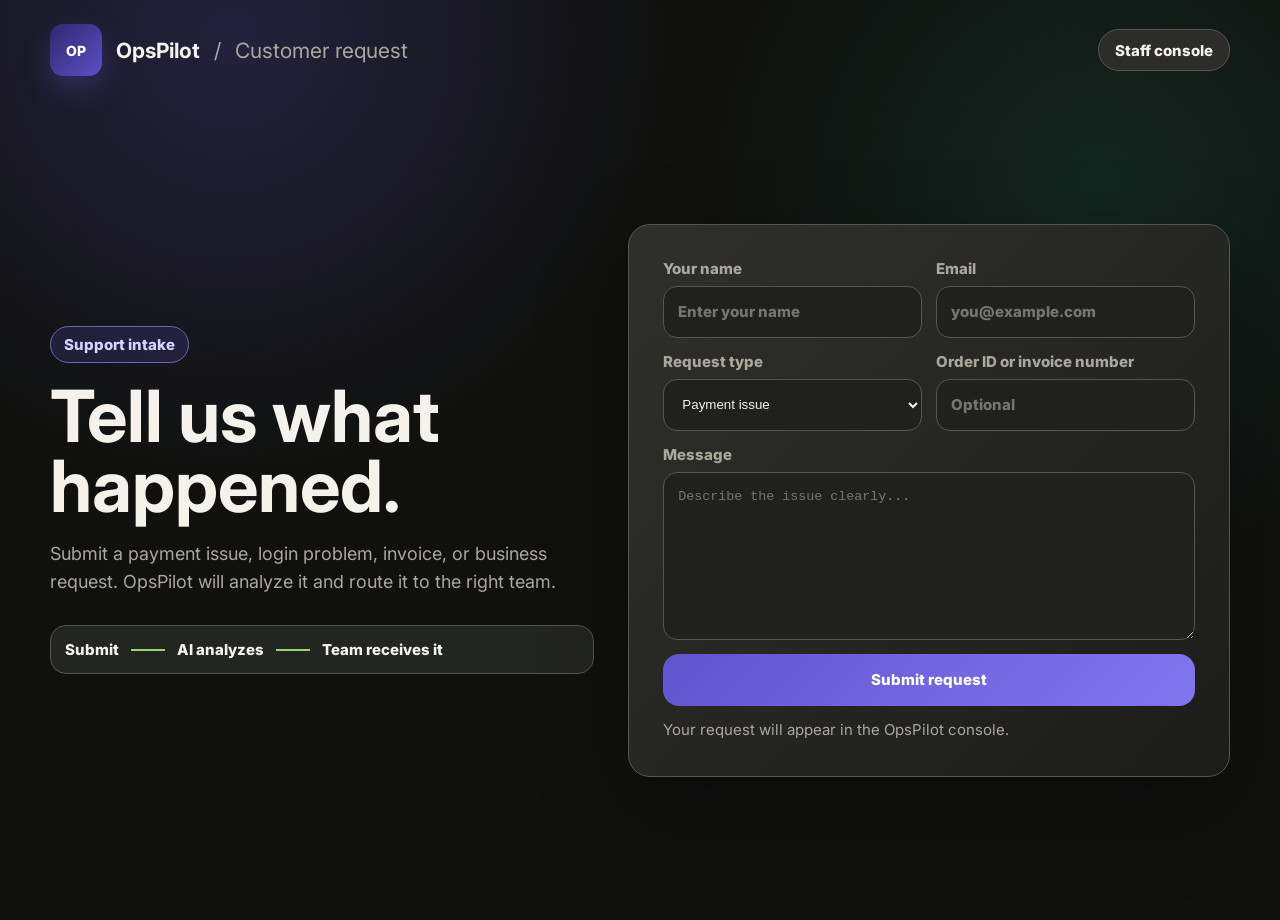
==== frontend/customer.html @ 470ad349 "Add customer request portal" ====
<!doctype html>
<html lang="en">
  <head>
    <meta charset="UTF-8" />
    <meta name="viewport" content="width=device-width, initial-scale=1.0" />
    <title>Submit Request | OpsPilot</title>
    <link rel="preconnect" href="https://fonts.googleapis.com" />
    <link rel="preconnect" href="https://fonts.gstatic.com" crossorigin />
    <link href="https://fonts.googleapis.com/css2?family=Inter:wght@400;500;600;700;800&display=swap" rel="stylesheet" />
    <link rel="stylesheet" href="styles.css" />
  </head>

  <body>
    <main class="customer-shell">
      <header class="customer-topbar">
        <a class="brand-mini" href="index.html">
          <div class="logo-mark small">OP</div>
          <strong>OpsPilot</strong>
          <span>/</span>
          <span>Customer request</span>
        </a>

        <a class="icon-button" href="index.html">Staff console</a>
      </header>

      <section class="customer-layout">
        <div class="customer-copy">
          <span class="eyebrow">Support intake</span>
          <h1>Tell us what happened.</h1>
          <p>
            Submit a payment issue, login problem, invoice, or business request. OpsPilot will analyze it and route it to the right team.
          </p>

          <div class="flow-strip">
            <span>Submit</span>
            <i></i>
            <span>AI analyzes</span>
            <i></i>
            <span>Team receives it</span>
          </div>
        </div>

        <form class="customer-form" id="customerForm">
          <label>
            <span>Your name</span>
            <input name="customer_name" type="text" placeholder="Enter your name" required />
          </label>

          <label>
            <span>Email</span>
            <input name="email" type="email" placeholder="you@example.com" required />
          </label>

          <label>
            <span>Request type</span>
            <select name="request_type">
              <option value="Payment issue">Payment issue</option>
              <option value="Login problem">Login problem</option>
              <option value="Invoice">Invoice</option>
              <option value="General request">General request</option>
            </select>
          </label>

          <label>
            <span>Order ID or invoice number</span>
            <input name="reference" type="text" placeholder="Optional" />
          </label>

          <label class="full-field">
            <span>Message</span>
            <textarea name="message" placeholder="Describe the issue clearly..." required></textarea>
          </label>

          <button class="primary-action" type="submit" id="customerSubmit">Submit request</button>
          <p class="form-note" id="customerMessage">Your request will appear in the OpsPilot console.</p>
        </form>
      </section>
    </main>

    <script src="customer.js?v=customer-intake-1"></script>
  </body>
</html>
---- frontend/styles.css ----
:root {
  color-scheme: dark;
  --bg: #10110f;
  --panel: #2c2d2a;
  --panel-soft: #343531;
  --ink: #f4f2ea;
  --muted: #aaa79d;
  --line: #555650;
  --purple: #6254ce;
  --purple-deep: #2b256d;
  --green: #9bd86b;
  --teal: #1fa480;
  --orange: #cf552a;
  --blue: #4995d8;
}

* { box-sizing: border-box; }

body {
  margin: 0;
  min-height: 100vh;
  font-family: Inter, system-ui, -apple-system, BlinkMacSystemFont, "Segoe UI", sans-serif;
  background:
    radial-gradient(circle at 18% 4%, rgba(98, 84, 206, .24), transparent 27rem),
    radial-gradient(circle at 86% 20%, rgba(31, 164, 128, .14), transparent 24rem),
    var(--bg);
  color: var(--ink);
  font-size: 15px;
}

button, input { font: inherit; }
button { cursor: pointer; }
a { color: inherit; text-decoration: none; }

.app-shell {
  width: min(1470px, calc(100% - 28px));
  margin: 0 auto;
  padding: 24px 0 28px;
}

.hidden { display: none !important; }

.console-screen { position: relative; }

.auth-screen {
  min-height: calc(100vh - 52px);
  display: grid;
  place-items: center;
}

.orbital-card {
  position: relative;
  width: min(960px, 100%);
  min-height: 620px;
  display: grid;
  align-content: center;
  gap: 22px;
  overflow: hidden;
  padding: clamp(28px, 7vw, 82px);
  border: 1px solid var(--line);
  border-radius: 26px;
  background: linear-gradient(135deg, rgba(48, 49, 45, .96), rgba(25, 26, 24, .97));
  box-shadow: 0 30px 90px rgba(0,0,0,.38);
}

.brand-row, .brand-mini, .top-actions, .quick-row, .section-heading, .legend, .filters, .utility-head, .output-heading {
  display: flex;
  align-items: center;
}

.brand-row { gap: 18px; position: relative; z-index: 1; }
.brand-row h1 { margin: 0; font-size: clamp(34px, 5vw, 54px); letter-spacing: 0; }
.brand-row p { margin: 6px 0 0; color: var(--muted); font-size: 16px; }

.logo-mark {
  display: grid;
  place-items: center;
  width: 62px;
  height: 62px;
  border-radius: 16px;
  background: linear-gradient(135deg, #302771, #5c50c5);
  color: white;
  font-weight: 800;
  box-shadow: 0 12px 30px rgba(98,84,206,.32);
}

.logo-mark.small { width: 52px; height: 52px; border-radius: 13px; font-size: 14px; }

.auth-tabs {
  position: relative;
  z-index: 1;
  width: min(430px, 100%);
  display: grid;
  grid-template-columns: 1fr 1fr;
  padding: 5px;
  border: 1px solid var(--line);
  border-radius: 18px;
  background: rgba(17,18,16,.7);
}

.auth-tabs button, .filters button, .quick-row button, .icon-button {
  border: 0;
  color: var(--muted);
  background: transparent;
}

.auth-tabs button {
  min-height: 46px;
  border-radius: 13px;
  font-weight: 800;
}

.auth-tabs button.active, .filters button.active {
  background: #20211e;
  color: var(--ink);
}

.auth-form {
  position: relative;
  z-index: 1;
  width: min(430px, 100%);
  display: grid;
  gap: 14px;
}

.auth-form label { display: grid; gap: 8px; color: var(--muted); font-weight: 700; }
.auth-form input, .command-bar input {
  width: 100%;
  border: 1px solid var(--line);
  border-radius: 16px;
  background: #20211e;
  color: var(--ink);
  outline: 0;
}

.auth-form input { height: 54px; padding: 0 16px; }
.auth-form input:focus, .command-bar:focus-within { border-color: #a79cff; box-shadow: 0 0 0 4px rgba(98,84,206,.2); }

.primary-action, .ghost-action, .ghost-link, .command-bar button {
  display: grid;
  place-items: center;
  min-height: 52px;
  border: 0;
  border-radius: 16px;
  color: white;
  font-weight: 800;
  background: linear-gradient(135deg, var(--purple), #8276ee);
}

.ghost-action, .ghost-link {
  color: var(--ink);
  background: rgba(244,242,234,.08);
  border: 1px solid var(--line);
}

.form-note { min-height: 22px; margin: 0; color: var(--muted); }

.topbar {
  position: relative;
  z-index: 20;
  display: flex;
  justify-content: space-between;
  gap: 20px;
  align-items: center;
  margin-bottom: 24px;
}

.brand-mini { gap: 14px; font-size: 21px; }
.brand-mini span { color: var(--muted); }
.top-actions { gap: 12px; }

.model-pill, .icon-button {
  min-height: 42px;
  border: 0;
  border-radius: 24px;
  font-weight: 800;
}

.model-pill {
  display: flex;
  gap: 9px;
  align-items: center;
  padding: 0 18px;
  color: #223b14;
  background: #edf8e6;
}

.model-pill span {
  width: 12px;
  height: 12px;
  border-radius: 50%;
  background: #6aa72a;
}

.icon-button {
  display: inline-flex;
  align-items: center;
  justify-content: center;
  padding: 0 16px;
  border: 1px solid var(--line);
  color: var(--ink);
  background: var(--panel);
}

.icon-button.active, .icon-button:hover {
  border-color: #a79cff;
  background: #353341;
}

.utility-panel {
  position: absolute;
  top: 72px;
  right: 0;
  z-index: 10;
  width: min(420px, calc(100vw - 32px));
  padding: 16px;
  border: 1px solid var(--line);
  border-radius: 16px;
  background: #252622;
  box-shadow: 0 22px 70px rgba(0,0,0,.42);
}

.utility-head {
  justify-content: space-between;
  gap: 14px;
  margin-bottom: 16px;
}

.utility-head h2 {
  margin: 0;
  font-size: 18px;
}

.panel-close {
  min-height: 36px;
  padding: 0 13px;
  border: 1px solid var(--line);
  border-radius: 999px;
  color: var(--ink);
  background: #20211e;
}

.utility-body {
  display: grid;
  gap: 14px;
}

.utility-grid {
  display: grid;
  grid-template-columns: repeat(3, 1fr);
  gap: 14px;
}

.utility-tile {
  min-height: 94px;
  padding: 16px;
  border: 1px solid #484943;
  border-radius: 12px;
  background: #20211e;
}

.utility-tile span, .utility-row span {
  display: block;
  color: var(--muted);
  font-size: 13px;
  margin-bottom: 7px;
}

.utility-tile strong {
  font-size: 18px;
}

.utility-list {
  display: grid;
  gap: 8px;
}

.utility-row {
  display: grid;
  grid-template-columns: 76px 1fr 72px;
  align-items: center;
  gap: 12px;
  min-height: 44px;
  padding: 10px 12px;
  border: 1px solid #484943;
  border-radius: 10px;
  background: #20211e;
}

.mini-action {
  min-height: 34px;
  border: 1px solid var(--line);
  border-radius: 999px;
  color: var(--ink);
  background: #2f302c;
}

.settings-form {
  display: grid;
  grid-template-columns: 1fr 180px auto;
  gap: 12px;
  align-items: end;
}

.settings-form label {
  display: grid;
  gap: 7px;
  color: var(--muted);
  font-weight: 700;
}

.settings-form input, .settings-form select {
  min-height: 42px;
  border: 1px solid var(--line);
  border-radius: 12px;
  padding: 0 12px;
  color: var(--ink);
  background: #20211e;
}

.settings-form button {
  min-height: 42px;
  border: 0;
  border-radius: 12px;
  padding: 0 16px;
  color: white;
  font-weight: 800;
  background: var(--purple);
}

.command-wrap { display: grid; gap: 12px; margin-bottom: 24px; }

.command-bar {
  display: grid;
  grid-template-columns: auto 1fr auto;
  align-items: center;
  gap: 14px;
  min-height: 76px;
  padding: 0 12px 0 24px;
  border: 1px solid var(--line);
  border-radius: 20px;
  background: var(--panel);
  transition: .2s ease;
}

.command-bar.dragging { transform: translateY(-2px); border-color: var(--green); }
.search-icon { color: var(--muted); font-size: 34px; }
.command-bar input { border: 0; background: transparent; font-size: 18px; }
.command-bar button { min-width: 112px; }

.quick-row { gap: 10px; flex-wrap: wrap; }
.quick-row button {
  min-height: 38px;
  padding: 0 14px;
  border: 1px solid var(--line);
  border-radius: 999px;
  background: rgba(244,242,234,.06);
}

.live-panel, .workload-card, .activity-card, .metrics-grid article {
  border: 1px solid var(--line);
  background: var(--panel);
  box-shadow: inset 0 1px rgba(255,255,255,.04);
}

.live-panel {
  overflow: hidden;
  border-color: #a79cff;
  border-radius: 20px;
  margin-bottom: 24px;
}

.panel-status {
  display: flex;
  justify-content: space-between;
  gap: 16px;
  align-items: center;
  padding: 18px 28px;
  background: var(--purple-deep);
}

.live-dot {
  display: inline-block;
  width: 13px;
  height: 13px;
  margin-right: 12px;
  border-radius: 50%;
  background: var(--green);
  box-shadow: 0 0 0 0 rgba(155,216,107,.8);
  animation: pulse 1.5s infinite;
}

@keyframes pulse {
  70% { box-shadow: 0 0 0 12px rgba(155,216,107,0); }
}

.panel-status code { color: #aaa1e5; font-size: 18px; font-weight: 800; }
.message-row { display: grid; grid-template-columns: 58px 1fr; gap: 18px; padding: 30px 32px; }
.person-badge {
  display: grid;
  place-items: center;
  width: 56px;
  height: 56px;
  border-radius: 50%;
  background: #faece8;
  color: #723b2c;
  font-weight: 800;
}

.message-copy span { color: var(--muted); margin-left: 10px; }
.message-copy p {
  margin: 10px 0 0;
  padding: 18px 20px;
  border-radius: 16px;
  background: #22231f;
  font-size: 18px;
  line-height: 1.5;
}

.agent-grid {
  display: grid;
  grid-template-columns: 1.15fr 1fr;
  gap: 24px;
  padding: 0 32px 30px;
}

.reason-card, .output-card, .ai-insight-card {
  min-height: 270px;
  border-radius: 16px;
  padding: 28px;
}

.reason-card { background: #242520; }
.reason-card h2, .output-card h2, .ai-insight-card h2, .section-heading h2 {
  margin: 0;
  font-size: 17px;
  text-transform: none;
}

.reason-card h2, .output-card h2, .ai-insight-card h2 {
  margin-bottom: 22px;
  color: #cbc8bf;
  text-transform: uppercase;
  letter-spacing: 0;
}

.reason-card ul { list-style: none; display: grid; gap: 16px; padding: 0; margin: 0; }
.reason-card li {
  display: grid;
  grid-template-columns: 28px 1fr auto;
  align-items: center;
  gap: 16px;
  min-height: 36px;
  color: var(--muted);
  font-size: 16px;
}

.reason-card li.done { color: var(--ink); }
.reason-card li.active {
  padding: 9px 12px;
  margin-left: -12px;
  border-radius: 10px;
  color: #6b61c6;
  background: #ededff;
}

.reason-card i {
  width: 24px;
  height: 24px;
  border: 2px solid #666762;
  border-radius: 50%;
}

.reason-card li.done i { border: 0; border-radius: 0; }
.reason-card li.done i::before { content: "✓"; color: var(--teal); font-size: 28px; }
.reason-card li.active i { border: 0; background: var(--purple); }
.reason-card small { color: var(--muted); }

.output-card {
  background: var(--purple-deep);
}

.ai-insight-card {
  grid-column: 1 / -1;
  min-height: 0;
  display: grid;
  grid-template-columns: 1fr 1fr;
  gap: 22px;
  background: #20211e;
}

.output-heading {
  justify-content: space-between;
  gap: 18px;
  margin-bottom: 22px;
}

.output-card .output-heading h2 {
  margin-bottom: 0;
}

.confidence-ring {
  position: relative;
  flex: 0 0 auto;
  width: 70px;
  height: 70px;
  display: grid;
  place-items: center;
  border-radius: 50%;
  background: conic-gradient(var(--green) 0 352deg, rgba(255,255,255,.18) 352deg);
}

.confidence-ring::after {
  content: "";
  position: absolute;
  inset: 7px;
  border-radius: 50%;
  background: var(--purple-deep);
}

.confidence-ring span {
  position: relative;
  z-index: 1;
  color: var(--green);
  font-weight: 800;
}

.output-card dl {
  display: grid;
  grid-template-columns: minmax(86px, 120px) minmax(0, 1fr);
  gap: 13px;
  margin: 0;
  font-size: 16px;
}

.output-card dt { color: #bdb5df; }
.output-card dd { margin: 0; justify-self: end; max-width: 100%; font-weight: 800; text-align: right; overflow-wrap: anywhere; }
#outType { padding: 8px 16px; border-radius: 999px; background: #6657d6; }
#outPriority { padding: 8px 16px; border-radius: 999px; background: var(--orange); }
#outTeam { color: var(--green); }

.ai-insight-card ul {
  display: grid;
  gap: 10px;
  margin: 0;
  padding: 0;
  list-style: none;
}

.ai-insight-card li, .ai-insight-card p {
  margin: 0;
  color: var(--ink);
  line-height: 1.45;
}

.ai-insight-card li {
  position: relative;
  padding-left: 20px;
}

.ai-insight-card li::before {
  content: "";
  position: absolute;
  top: .7em;
  left: 0;
  width: 8px;
  height: 8px;
  border-radius: 50%;
  background: var(--green);
}

.metrics-grid {
  display: grid;
  grid-template-columns: repeat(4, 1fr);
  gap: 20px;
  margin-bottom: 24px;
}

.metrics-grid article {
  position: relative;
  min-height: 132px;
  overflow: hidden;
  border-radius: 18px;
  padding: 20px;
}

.metrics-grid span, .metrics-grid small { display: block; color: var(--muted); }
.metrics-grid strong { display: block; margin: 8px 0; font-size: 28px; }
.metrics-grid small { color: #4d9d26; font-weight: 800; }
.metrics-grid canvas { position: absolute; right: 20px; bottom: 34px; width: 118px; height: 42px; }

.workload-card, .activity-card { border-radius: 18px; padding: 28px; margin-bottom: 24px; }
.section-heading { justify-content: space-between; gap: 16px; margin-bottom: 24px; }
.section-heading span { color: var(--muted); }

.workload-bar {
  display: flex;
  overflow: hidden;
  height: 16px;
  border-radius: 999px;
  background: #20211e;
}

.workload-bar span { width: var(--w); background: var(--c); }
.legend { justify-content: space-between; gap: 18px; flex-wrap: wrap; margin-top: 24px; color: var(--muted); font-size: 16px; }
.legend span { display: flex; align-items: center; gap: 10px; }
.legend i { width: 16px; height: 16px; border-radius: 5px; background: var(--c); }
.legend b { margin-left: 70px; color: var(--ink); }

.filters { gap: 12px; }
.filters button {
  min-height: 40px;
  padding: 0 18px;
  border-radius: 999px;
  font-weight: 800;
}

.activity-list { display: grid; }
.empty-state {
  min-height: 58px;
  display: grid;
  align-items: center;
  color: var(--muted);
  border: 1px dashed #4a4b45;
  border-radius: 12px;
  padding: 0 16px;
}

.activity-item {
  display: grid;
  grid-template-columns: 16px 72px minmax(220px, 1fr) 118px 86px 58px;
  align-items: center;
  gap: 16px;
  min-height: 60px;
  border-bottom: 1px solid #4a4b45;
  font-size: 16px;
}

.activity-item:last-child { border-bottom: 0; }
.activity-dot { width: 12px; height: 12px; border-radius: 50%; background: var(--green); }
.activity-dot.ticket { background: var(--purple); }
.activity-id, .activity-time { color: var(--muted); }
.tag {
  justify-self: start;
  padding: 7px 14px;
  border-radius: 999px;
  background: #e8e6ff;
  color: #2d2864;
  font-weight: 800;
}
.tag.invoice { background: #def4ee; color: #0d4c3d; }
.tag.general { background: #e6f2ff; color: #113a5b; }
.priority-high { color: var(--orange); font-weight: 800; }

.customer-shell {
  width: min(1180px, calc(100% - 28px));
  margin: 0 auto;
  padding: 24px 0 34px;
}

.customer-topbar {
  display: flex;
  align-items: center;
  justify-content: space-between;
  gap: 18px;
  margin-bottom: 38px;
}

.customer-layout {
  min-height: calc(100vh - 128px);
  display: grid;
  grid-template-columns: .95fr 1.05fr;
  align-items: center;
  gap: 34px;
}

.customer-copy {
  display: grid;
  gap: 18px;
}

.eyebrow {
  width: max-content;
  padding: 8px 13px;
  border: 1px solid #6d66b8;
  border-radius: 999px;
  color: #d8d2ff;
  background: rgba(98,84,206,.18);
  font-weight: 800;
}

.customer-copy h1 {
  max-width: 640px;
  margin: 0;
  font-size: clamp(42px, 6vw, 72px);
  line-height: .98;
}

.customer-copy p {
  max-width: 560px;
  margin: 0;
  color: var(--muted);
  font-size: 18px;
  line-height: 1.55;
}

.flow-strip {
  width: min(560px, 100%);
  display: flex;
  align-items: center;
  gap: 12px;
  flex-wrap: wrap;
  margin-top: 12px;
  padding: 14px;
  border: 1px solid var(--line);
  border-radius: 16px;
  background: rgba(44,45,42,.72);
}

.flow-strip span {
  color: var(--ink);
  font-weight: 800;
}

.flow-strip i {
  width: 34px;
  height: 2px;
  background: var(--green);
}

.customer-form {
  display: grid;
  grid-template-columns: 1fr 1fr;
  gap: 14px;
  padding: clamp(22px, 4vw, 34px);
  border: 1px solid var(--line);
  border-radius: 22px;
  background: linear-gradient(135deg, rgba(48, 49, 45, .96), rgba(28, 29, 26, .98));
  box-shadow: 0 30px 90px rgba(0,0,0,.32);
}

.customer-form label {
  display: grid;
  gap: 8px;
  color: var(--muted);
  font-weight: 800;
}

.customer-form input, .customer-form select, .customer-form textarea {
  width: 100%;
  border: 1px solid var(--line);
  border-radius: 14px;
  background: #20211e;
  color: var(--ink);
  outline: 0;
}

.customer-form input, .customer-form select {
  min-height: 52px;
  padding: 0 14px;
}

.customer-form textarea {
  min-height: 168px;
  resize: vertical;
  padding: 14px;
  line-height: 1.45;
}

.customer-form input:focus, .customer-form select:focus, .customer-form textarea:focus {
  border-color: #a79cff;
  box-shadow: 0 0 0 4px rgba(98,84,206,.2);
}

.customer-form .full-field, .customer-form .primary-action, .customer-form .form-note {
  grid-column: 1 / -1;
}

@media (max-width: 900px) {
  .topbar, .section-heading { align-items: flex-start; flex-direction: column; }
  .agent-grid, .metrics-grid, .ai-insight-card { grid-template-columns: 1fr; }
  .customer-layout, .customer-form { grid-template-columns: 1fr; }
  .utility-grid, .settings-form { grid-template-columns: 1fr; }
  .utility-row { grid-template-columns: 70px 1fr; }
  .message-row { grid-template-columns: 1fr; }
  .message-copy p { font-size: 19px; padding: 18px; }
  .activity-item { grid-template-columns: 18px 70px 1fr; gap: 12px; padding: 14px 0; }
  .activity-item .tag, .activity-item .priority, .activity-time { justify-self: start; }
}

@media (max-width: 560px) {
  .app-shell { width: min(100% - 18px, 1470px); padding-top: 10px; }
  .brand-mini { font-size: 20px; gap: 10px; }
  .top-actions { flex-wrap: wrap; }
  .customer-topbar { align-items: flex-start; flex-direction: column; }
  .command-bar { grid-template-columns: 1fr; padding: 14px; }
  .search-icon { display: none; }
  .command-bar input { font-size: 18px; min-height: 44px; }
  .panel-status { flex-direction: column; align-items: flex-start; }
  .agent-grid, .message-row, .live-panel .panel-status { padding-left: 18px; padding-right: 18px; }
  .output-card dl { grid-template-columns: 1fr; }
  .output-card dd { justify-self: start; }
  .output-heading { align-items: flex-start; flex-direction: column; }
}
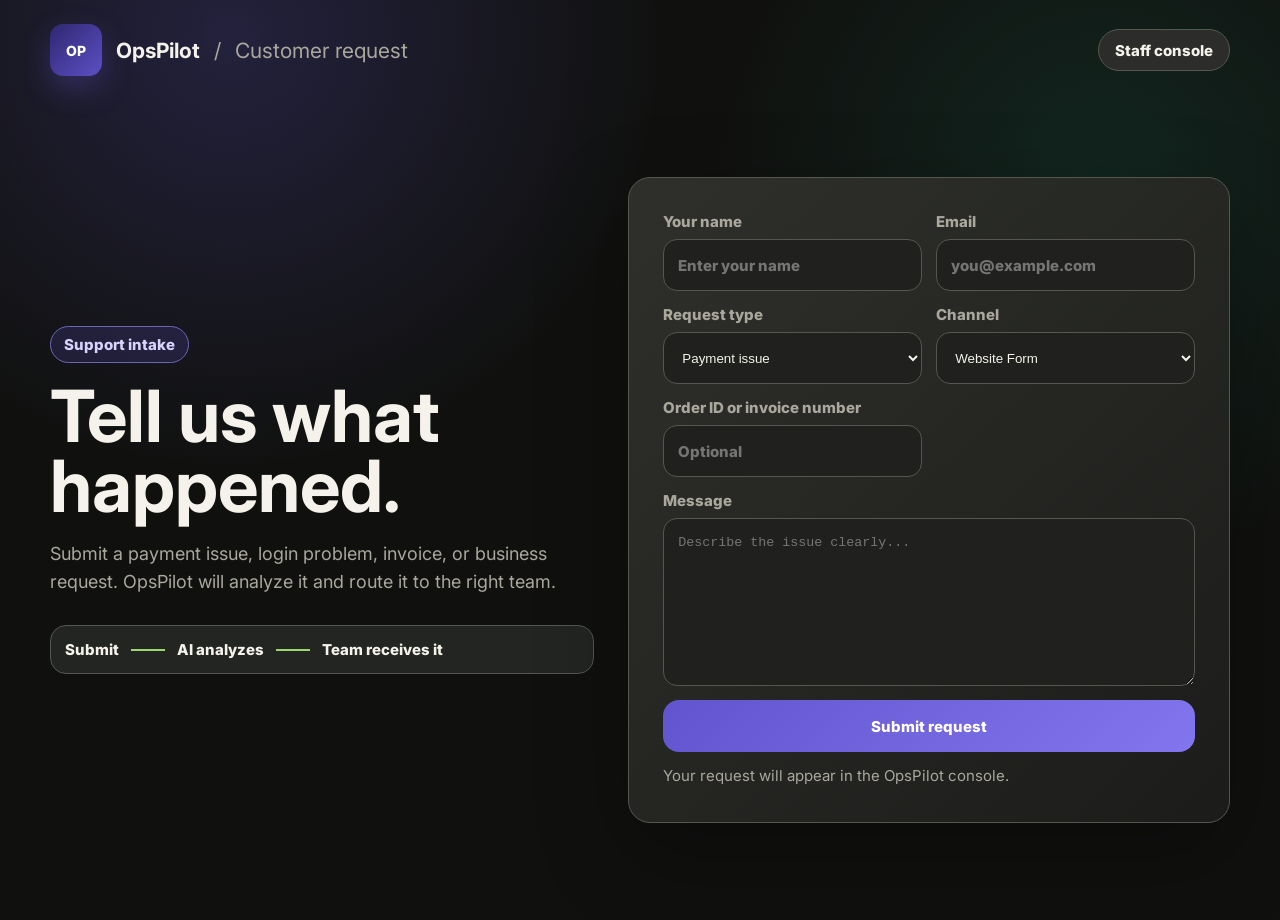
==== commit 5ddb7fbf: "Add multi channel intake tracking status persistence and email replies" ====
--- a/frontend/customer.html
+++ b/frontend/customer.html
@@ -62,6 +62,18 @@
           </label>
 
           <label>
+            <span>Channel</span>
+            <select name="channel">
+              <option value="Website Form">Website Form</option>
+              <option value="Email">Email</option>
+              <option value="WhatsApp">WhatsApp</option>
+              <option value="Telegram">Telegram</option>
+              <option value="Invoice Upload">Invoice Upload</option>
+              <option value="Manual Entry">Manual Entry</option>
+            </select>
+          </label>
+
+          <label>
             <span>Order ID or invoice number</span>
             <input name="reference" type="text" placeholder="Optional" />
           </label>
@@ -77,6 +89,6 @@
       </section>
     </main>
 
-    <script src="customer.js?v=customer-intake-1"></script>
+    <script src="customer.js?v=multi-channel-1"></script>
   </body>
 </html>
--- a/frontend/styles.css
+++ b/frontend/styles.css
@@ -63,7 +63,7 @@
   box-shadow: 0 30px 90px rgba(0,0,0,.38);
 }
 
-.brand-row, .brand-mini, .top-actions, .quick-row, .section-heading, .legend, .filters, .utility-head, .output-heading {
+.brand-row, .brand-mini, .top-actions, .quick-row, .section-heading, .legend, .filters, .utility-head, .output-heading, .reply-head {
   display: flex;
   align-items: center;
 }
@@ -124,7 +124,7 @@
 }
 
 .auth-form label { display: grid; gap: 8px; color: var(--muted); font-weight: 700; }
-.auth-form input, .command-bar input {
+.auth-form input, .auth-form select, .command-bar input {
   width: 100%;
   border: 1px solid var(--line);
   border-radius: 16px;
@@ -133,7 +133,7 @@
   outline: 0;
 }
 
-.auth-form input { height: 54px; padding: 0 16px; }
+.auth-form input, .auth-form select { height: 54px; padding: 0 16px; }
 .auth-form input:focus, .command-bar:focus-within { border-color: #a79cff; box-shadow: 0 0 0 4px rgba(98,84,206,.2); }
 
 .primary-action, .ghost-action, .ghost-link, .command-bar button {
@@ -154,6 +154,7 @@
 }
 
 .form-note { min-height: 22px; margin: 0; color: var(--muted); }
+.form-note a { color: var(--green); font-weight: 800; }
 
 .topbar {
   position: relative;
@@ -169,11 +170,20 @@
 .brand-mini span { color: var(--muted); }
 .top-actions { gap: 12px; }
 
-.model-pill, .icon-button {
+.model-pill, .icon-button, .role-pill {
   min-height: 42px;
   border: 0;
   border-radius: 24px;
   font-weight: 800;
+}
+
+.role-pill {
+  display: inline-flex;
+  align-items: center;
+  padding: 0 14px;
+  border: 1px solid rgba(155,216,107,.5);
+  color: #dff7cf;
+  background: rgba(155,216,107,.12);
 }
 
 .model-pill {
@@ -270,6 +280,46 @@
   font-size: 18px;
 }
 
+.about-box {
+  padding: 16px;
+  border: 1px solid #484943;
+  border-radius: 12px;
+  background: #20211e;
+}
+
+.about-box h3 {
+  margin: 0 0 8px;
+  font-size: 17px;
+}
+
+.about-box p {
+  margin: 0;
+  color: var(--muted);
+  line-height: 1.5;
+}
+
+.profile-actions {
+  display: grid;
+  grid-template-columns: 1fr 1fr;
+  gap: 10px;
+}
+
+.profile-actions button, .profile-actions a {
+  min-height: 42px;
+  display: grid;
+  place-items: center;
+  border: 1px solid var(--line);
+  border-radius: 12px;
+  color: var(--ink);
+  background: #2f302c;
+  font-weight: 800;
+}
+
+.profile-actions button:hover, .profile-actions a:hover {
+  border-color: #a79cff;
+  background: #353341;
+}
+
 .utility-list {
   display: grid;
   gap: 8px;
@@ -297,7 +347,7 @@
 
 .settings-form {
   display: grid;
-  grid-template-columns: 1fr 180px auto;
+  grid-template-columns: 1fr 150px 130px auto;
   gap: 12px;
   align-items: end;
 }
@@ -330,6 +380,18 @@
 
 .command-wrap { display: grid; gap: 12px; margin-bottom: 24px; }
 
+.notification-banner {
+  min-height: 46px;
+  display: grid;
+  align-items: center;
+  padding: 0 18px;
+  border: 1px solid rgba(155,216,107,.55);
+  border-radius: 14px;
+  color: #dcf9cc;
+  background: rgba(44,78,32,.55);
+  font-weight: 800;
+}
+
 .command-bar {
   display: grid;
   grid-template-columns: auto 1fr auto;
@@ -357,7 +419,7 @@
   background: rgba(244,242,234,.06);
 }
 
-.live-panel, .workload-card, .activity-card, .metrics-grid article {
+.live-panel, .workload-card, .activity-card, .analytics-card, .ticket-detail-card, .metrics-grid article {
   border: 1px solid var(--line);
   background: var(--panel);
   box-shadow: inset 0 1px rgba(255,255,255,.04);
@@ -569,6 +631,58 @@
   background: var(--green);
 }
 
+.reply-head {
+  justify-content: space-between;
+  gap: 12px;
+  margin-bottom: 22px;
+}
+
+.reply-actions {
+  display: flex;
+  gap: 8px;
+  flex-wrap: wrap;
+}
+
+.reply-head h2 {
+  margin-bottom: 0;
+}
+
+.mini-action:disabled {
+  cursor: not-allowed;
+  opacity: .55;
+}
+
+.analytics-card {
+  border-radius: 18px;
+  padding: 24px;
+  margin-bottom: 24px;
+}
+
+.analytics-grid {
+  display: grid;
+  grid-template-columns: repeat(4, 1fr);
+  gap: 14px;
+}
+
+.analytics-grid div {
+  min-height: 96px;
+  padding: 18px;
+  border: 1px solid #484943;
+  border-radius: 14px;
+  background: #20211e;
+}
+
+.analytics-grid span {
+  display: block;
+  color: var(--muted);
+  margin-bottom: 10px;
+}
+
+.analytics-grid strong {
+  display: block;
+  font-size: 28px;
+}
+
 .metrics-grid {
   display: grid;
   grid-template-columns: repeat(4, 1fr);
@@ -631,9 +745,18 @@
   grid-template-columns: 16px 72px minmax(220px, 1fr) 118px 86px 58px;
   align-items: center;
   gap: 16px;
+  width: 100%;
   min-height: 60px;
+  border: 0;
   border-bottom: 1px solid #4a4b45;
+  color: var(--ink);
+  text-align: left;
+  background: transparent;
   font-size: 16px;
+}
+
+.activity-item:hover, .activity-item.selected {
+  background: rgba(244,242,234,.05);
 }
 
 .activity-item:last-child { border-bottom: 0; }
@@ -652,6 +775,108 @@
 .tag.general { background: #e6f2ff; color: #113a5b; }
 .priority-high { color: var(--orange); font-weight: 800; }
 
+.ticket-detail-card {
+  border-radius: 18px;
+  padding: 28px;
+  margin-bottom: 24px;
+}
+
+.detail-grid {
+  display: grid;
+  grid-template-columns: 1fr 360px;
+  gap: 18px;
+}
+
+.detail-main, .detail-side, .knowledge-box {
+  border: 1px solid #484943;
+  border-radius: 14px;
+  background: #20211e;
+}
+
+.detail-main {
+  padding: 22px;
+}
+
+.detail-main span, .detail-side span {
+  color: var(--muted);
+  font-weight: 800;
+}
+
+.detail-main h3 {
+  margin: 12px 0;
+  font-size: 24px;
+}
+
+.detail-main p {
+  margin: 0;
+  color: var(--ink);
+  line-height: 1.5;
+}
+
+.detail-side {
+  display: grid;
+  grid-template-columns: 1fr 1fr;
+}
+
+.detail-side div {
+  min-height: 92px;
+  padding: 16px;
+  border-right: 1px solid #484943;
+  border-bottom: 1px solid #484943;
+}
+
+.detail-side div:nth-child(2n) {
+  border-right: 0;
+}
+
+.detail-side div:nth-last-child(-n + 2) {
+  border-bottom: 0;
+}
+
+.detail-side strong {
+  display: block;
+  margin-top: 8px;
+  font-size: 18px;
+}
+
+.status-row {
+  display: flex;
+  gap: 10px;
+  flex-wrap: wrap;
+  margin: 18px 0;
+}
+
+.status-row button {
+  min-height: 40px;
+  padding: 0 14px;
+  border: 1px solid var(--line);
+  border-radius: 999px;
+  color: var(--ink);
+  background: #242520;
+  font-weight: 800;
+}
+
+.status-row button.active, #escalateButton {
+  border-color: #a79cff;
+  background: var(--purple);
+}
+
+.knowledge-box {
+  padding: 20px;
+}
+
+.knowledge-box h3 {
+  margin: 0 0 14px;
+  font-size: 18px;
+}
+
+.knowledge-box ul {
+  display: grid;
+  gap: 10px;
+  margin: 0;
+  padding-left: 20px;
+}
+
 .customer-shell {
   width: min(1180px, calc(100% - 28px));
   margin: 0 auto;
@@ -776,11 +1001,64 @@
   grid-column: 1 / -1;
 }
 
+.track-card {
+  width: min(900px, 100%);
+  margin: 70px auto 0;
+  padding: clamp(22px, 4vw, 34px);
+  border: 1px solid var(--line);
+  border-radius: 22px;
+  background: linear-gradient(135deg, rgba(48, 49, 45, .96), rgba(28, 29, 26, .98));
+  box-shadow: 0 30px 90px rgba(0,0,0,.32);
+}
+
+.track-card h1 {
+  margin: 0;
+  font-size: 28px;
+}
+
+.track-grid {
+  display: grid;
+  grid-template-columns: 1fr 1fr;
+  gap: 14px;
+}
+
+.track-grid div {
+  min-height: 96px;
+  padding: 18px;
+  border: 1px solid #484943;
+  border-radius: 14px;
+  background: #20211e;
+}
+
+.track-grid div:first-child,
+.track-grid div:last-child {
+  grid-column: 1 / -1;
+}
+
+.track-grid span {
+  display: block;
+  color: var(--muted);
+  margin-bottom: 9px;
+  font-weight: 800;
+}
+
+.track-grid strong {
+  display: block;
+  font-size: 20px;
+}
+
+.track-grid p {
+  margin: 0;
+  line-height: 1.5;
+  white-space: pre-wrap;
+}
+
 @media (max-width: 900px) {
   .topbar, .section-heading { align-items: flex-start; flex-direction: column; }
-  .agent-grid, .metrics-grid, .ai-insight-card { grid-template-columns: 1fr; }
-  .customer-layout, .customer-form { grid-template-columns: 1fr; }
-  .utility-grid, .settings-form { grid-template-columns: 1fr; }
+  .agent-grid, .metrics-grid, .ai-insight-card, .analytics-grid, .detail-grid { grid-template-columns: 1fr; }
+  .customer-layout, .customer-form, .track-grid { grid-template-columns: 1fr; }
+  .track-grid div:first-child, .track-grid div:last-child { grid-column: auto; }
+  .utility-grid, .settings-form, .profile-actions { grid-template-columns: 1fr; }
   .utility-row { grid-template-columns: 70px 1fr; }
   .message-row { grid-template-columns: 1fr; }
   .message-copy p { font-size: 19px; padding: 18px; }
